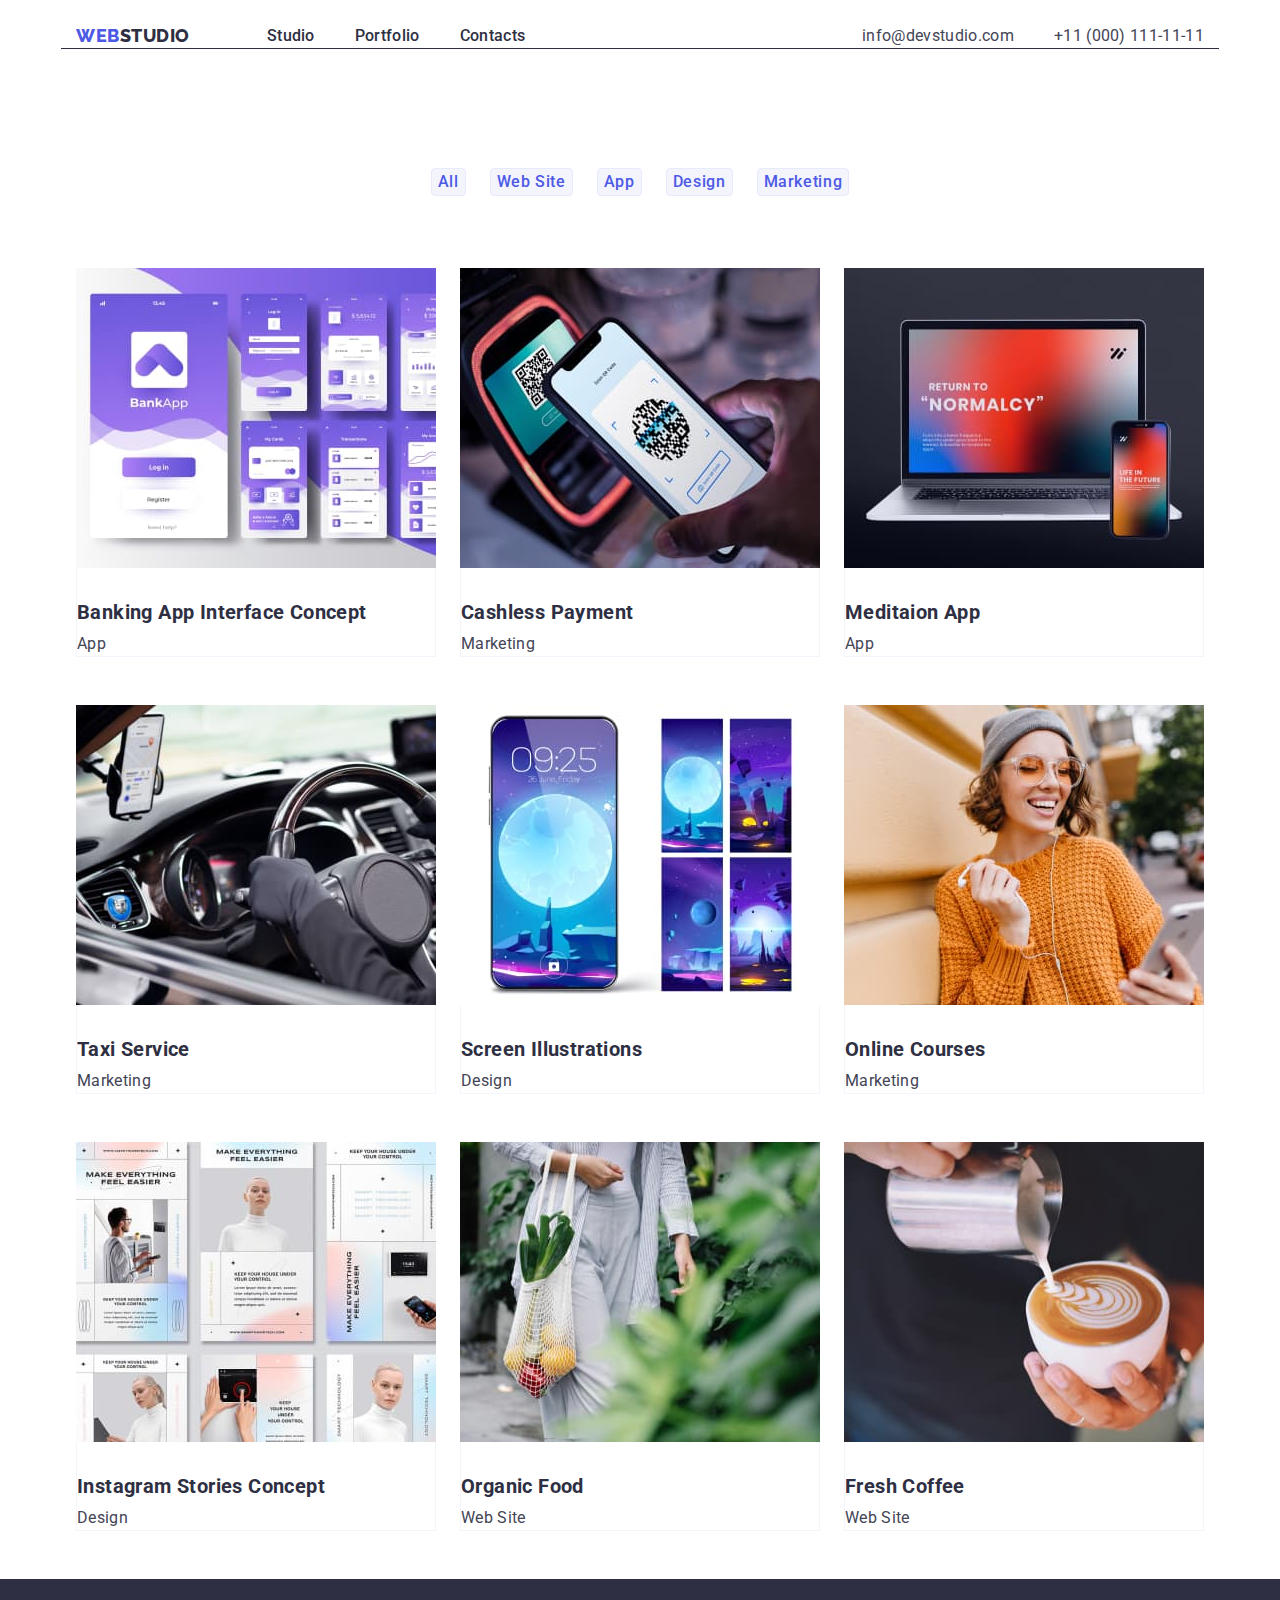
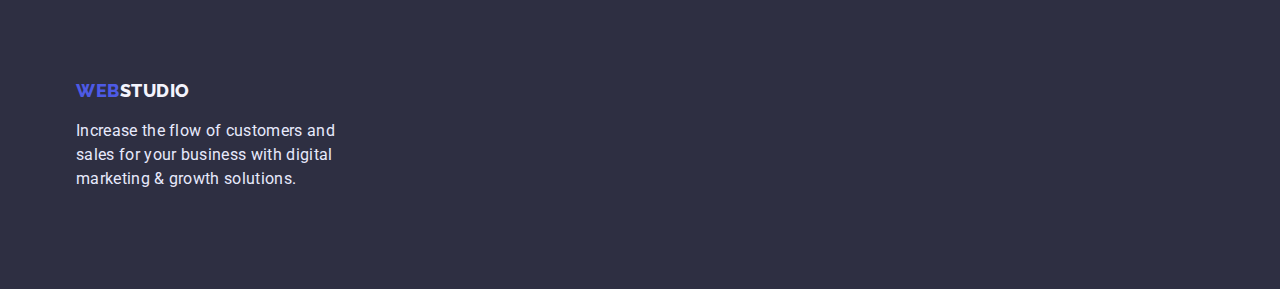
==== portfolio.html @ 4429dc76 "homework3" ====
<!DOCTYPE html>
<html lang="en">
  <head>
    <meta charset="UTF-8" />
    <meta http-equiv="X-UA-Compatible" content="IE=edge" />
    <meta name="viewport" content="width=device-width, initial-scale=1.0" />
    <title>Portfolio</title>
    <link rel="preconnect" href="https://fonts.googleapis.com" />
    <link rel="preconnect" href="https://fonts.gstatic.com" crossorigin />
    <link
      href="https://fonts.googleapis.com/css2?family=Raleway:wght@800&family=Roboto:wght@400;500;700;900&display=swap"
      rel="stylesheet"
    />
    <link
      rel="stylesheet"
      href="https://cdn.jsdelivr.net/npm/modern-normalize@1.1.0/modern-normalize.min.css"
    />
    <link rel="stylesheet" href="./css/portfolio.styles.css" />
  </head>
  <body>
    <header class="page-header">
      <div class="container page-header-container">
        <nav class="page-nav">
          <a href="" class="logo"><span class="logo-main">Web</span>studio</a>
          <ul class="menu">
            <li class="menu-item">
              <a class="menu-link" href="./index.html">Studio</a>
            </li>
            <li class="menu-item">
              <a class="menu-link" href="./portfolio.html">Portfolio</a>
            </li>
            <li class="menu-item">
              <a class="menu-link" href="">Contacts</a>
            </li>
          </ul>
        </nav>
        <ul class="page-link">
          <li class="contact-link">
            <a class="email" href="mailto:info@devstudio.com"
              >info@devstudio.com</a
            >
          </li>
          <li class="contact-link">
            <a class="phone-number" href="tel:+11(000)111-11-11"
              >+11 (000) 111-11-11</a
            >
          </li>
        </ul>
      </div>
    </header>
    <main class="main">
      <section>
        <div class="container modal-btn-container">
          <h1 class="visually-hidden">Portfolio</h1>
          <ul class="btn-list">
            <li class="btn-link">
              <button class="modal-btn" type="button">All</button>
            </li>
            <li class="btn-link">
              <button class="modal-btn" type="button">Web Site</button>
            </li>
            <li class="btn-link">
              <button class="modal-btn" type="button">App</button>
            </li>
            <li class="btn-link">
              <button class="modal-btn" type="button">Design</button>
            </li>
            <li class="btn-link">
              <button class="modal-btn" type="button">Marketing</button>
            </li>
          </ul>
          <ul>
            <div class="flex-container">
            <li class="flex-elements">
              <a href="">
                <img
                  src="./images/portfolio/photo1.jpg"
                  alt="our projects"
                  width="360"
                />
                <div class="emplyees-cards-content-wrapper">
                <h2 class="card-title">Banking App Interface Concept</h2>
                <p class="card-description">App</p></a>
              </div>
            </li>
            <li class="flex-elements">
              <a href=""
                ><img
                  src="./images/portfolio/photo2.jpg"
                  alt="our projects"
                  width="360"
                />
                <div class="emplyees-cards-content-wrapper">
                <h2 class="card-title">Cashless Payment</h2>
                <p class="card-description">Marketing</p>
              </a>
            </div>
            </li>
            <li class="flex-elements">
              <a href=""
                ><img
                  src="./images/portfolio/photo3.jpg"
                  alt="our projects"
                  width="360"
                />
                <div class="emplyees-cards-content-wrapper">
                <h2 class="card-title">Meditaion App</h2>
                <p class="card-description">App</p>
              </a>
            </div>
            </li>
            <li class="flex-elements">
              <a href=""
                ><img
                  src="./images/portfolio/photo4.jpg"
                  alt="our projects"
                  width="360"
                />
                <div class="emplyees-cards-content-wrapper">
                <h2 class="card-title">Taxi Service</h2>
                <p class="card-description">Marketing</p>
              </a>
              </div>
            </li>
            <li class="flex-elements">
              <a href=""
                ><img
                  src="./images/portfolio/photo5.jpg"
                  alt="our projects"
                  width="360"
                />
                <div class="emplyees-cards-content-wrapper">
                <h2 class="card-title">Screen Illustrations</h2>
                <p class="card-description">Design</p>
              </a>
            </div>
            </li>
            <li class="flex-elements">
              <a href="">
                <img
                  src="./images/portfolio/photo6.jpg"
                  alt="our projects"
                  width="360"
                />
                <div class="emplyees-cards-content-wrapper">
                <h2 class="card-title">Online Courses</h2>
                <p class="card-description">Marketing</p>
              </a>
              </div>
            </li>
            <li class="flex-elements">
              <a href=""
                ><img
                  src="./images/portfolio/photo7.jpg"
                  alt="our projects"
                  width="360"
                />
                <div class="emplyees-cards-content-wrapper">
                <h2 class="card-title">Instagram Stories Concept</h2>
                <p class="card-description">Design</p>
              </a>
            </div>
            </li>
            <li class="flex-elements">
              <a href=""
                ><img
                  src="./images/portfolio/photo8.jpg"
                  alt="our projects"
                  width="360"
                />
                <div class="emplyees-cards-content-wrapper">
                <h2 class="card-title">Organic Food</h2>
                <p class="card-description">Web Site</p>
              </a>
            </div>
            </li>
            <li class="flex-elements">
              <a href=""
                ><img
                  src="./images/portfolio/photo9.jpg"
                  alt="our projects"
                  width="360"
                />
                <div class="emplyees-cards-content-wrapper">
                <h2 class="card-title">Fresh Coffee</h2>
                <p class="card-description">Web Site</p>
              </a>
              </div>
            </li>
          </div>
          </ul>
        </div>
      </section>
    </main>
    <footer class="footer">
      <div class="container">
        <a href="" class="logo-footer"
          ><span class="logo-main">Web</span>studio</a
        >
        <p class="footer-text">
          Increase the flow of customers and sales for your business with
          digital marketing & growth solutions.
        </p>
      </div>
    </footer>
  </body>
</html>
---- css/portfolio.styles.css ----
ol,
ul {
  list-style: none;
}
a {
  text-decoration: none;
}

h1,
h2,
h3,
p {
  margin-top: 0;
  margin-bottom: 0;
}
ol,
ul {
  margin-top: 0;
  margin-bottom: 0;
  padding-left: 0;
}

img {
  display: block;
}

:root {
  --accent-color: #4d5ae5;
  --primary-text-color: #2e2f42;
  --text-color: #434455;
  --primary-font: 'Roboto', sans-serif;
  --secondary-font: 'Raleway', sans-serif;
}

body {
  font-family: var(--primary-font);
  color: var(--primary-text-color);
}

.container {
  width: 1158px;
  margin-left: auto;
  margin-right: auto;
  padding-left: 15px;
  padding-right: 15px;
}

.page-nav {
  display: flex;
}

.page-header {
  padding-top: 24px;
  padding-bottom: 24px;
}

.page-header-container {
  display: flex;
  align-items: center;
  justify-content: space-between;
  box-shadow: 0px 1px 0px 0px #2e2f42;
}

.menu {
  display: flex;
}

.page-link {
  display: flex;
}

.logo-main {
  font-family: var(--secondary-font);
  font-weight: 800;
  font-size: 18px;
  line-height: 1.33;
  letter-spacing: 0.03em;
  text-transform: uppercase;
  color: var(--accent-color);
}

.logo {
  font-family: var(--secondary-font);
  font-weight: 800;
  font-size: 18px;
  line-height: 1.33;
  letter-spacing: 0.03em;
  text-transform: uppercase;
  color: var(--primary-text-color);
  margin-right: 77px;
}

.menu-link {
  font-family: var(--primary-font);
  font-weight: 500;
  font-size: 16px;
  line-height: 1.5;
  letter-spacing: 0.02em;
  color: var(--primary-text-color);
}

.menu-item:not(:last-child) {
  margin-right: 40px;
}

.menu-link:hover,
.menu-link:focus {
  color: var(--accent-color);
}

.email {
  font-family: var(--primary-font);
  font-size: 16px;
  line-height: 1.5;
  letter-spacing: 0.02em;
  color: var(--text-color);
  margin-right: 40px;
}

.phone-number {
  font-family: var(--primary-font);
  font-size: 16px;
  line-height: 1.5;
  letter-spacing: 0.02em;
  color: var(--text-color);
}

.email:hover,
.email:focus {
  color: var(--accent-color);
}

.phone-number:hover,
.phone-number:focus {
  color: var(--accent-color);
}

.visually-hidden {
  position: absolute;
  white-space: nowrap;
  width: 1px;
  height: 1px;
  overflow: hidden;
  border: 0;
  padding: 0;
  clip: rect(0 0 0 0);
  clip-path: inset(50%);
  margin: -1px;
}

.modal-btn.container {
  display: flex;
}

.btn-list {
  display: flex;
  justify-content: center;
  margin-top: 96px;
}

.btn-link:not(:last-child) {
  margin-right: 24px;
}

.modal-btn {
  font-family: var(--primary-font);
  font-weight: 500;
  font-size: 16px;
  line-height: 1.5;
  letter-spacing: 0.04em;
  color: var(--accent-color);
  background: #f4f4fd;
  cursor: pointer;
  border: 1px solid #e7e9fc;
  border-radius: 4px;
}

.modal-btn:hover,
.modal-btn:focus {
  background: var(--accent-color);
  color: #ffffff;
}

.flex-container {
  display: flex;
  flex-wrap: wrap;
  margin-top: 72px;
}

.flex-elements:not(:nth-child(3n)) {
  margin-right: 24px;
  margin-bottom: 48px;
}

.flex-elements:not(:nth-child(-n + 3)) {
  margin-bottom: 48px;
}

.emplyees-cards-content-wrapper {
  border: 1px solid #f4f4fd;
  border-top: none;
  padding-top: 32px;
  background-color: #ffffff;
}

.card-title {
  font-family: var(--primary-font);
  font-weight: 700;
  font-size: 20px;
  line-height: 1.2;
  letter-spacing: 0.02em;
  color: var(--primary-text-color);
  margin-bottom: 8px;
}
.card-description {
  font-family: var(--primary-font);
  font-size: 16px;
  line-height: 1.5;
  letter-spacing: 0.02em;
  color: var(--text-color);
}

.footer {
  height: 310px;
  background: var(--primary-text-color);
  padding-top: 100px;
}
.logo-footer {
  font-family: var(--secondary-font);
  font-weight: 800;
  font-size: 18px;
  line-height: 1.11;
  letter-spacing: 0.03em;
  text-transform: uppercase;
  color: #f4f4fd;
}
.footer-text {
  width: 264px;
  height: 62px;
  font-family: var(--primary-font);
  font-size: 16px;
  line-height: 1.5;
  letter-spacing: 0.02em;
  color: #e7e9fc;
  margin-top: 16px;
  padding-bottom: 100px;
}
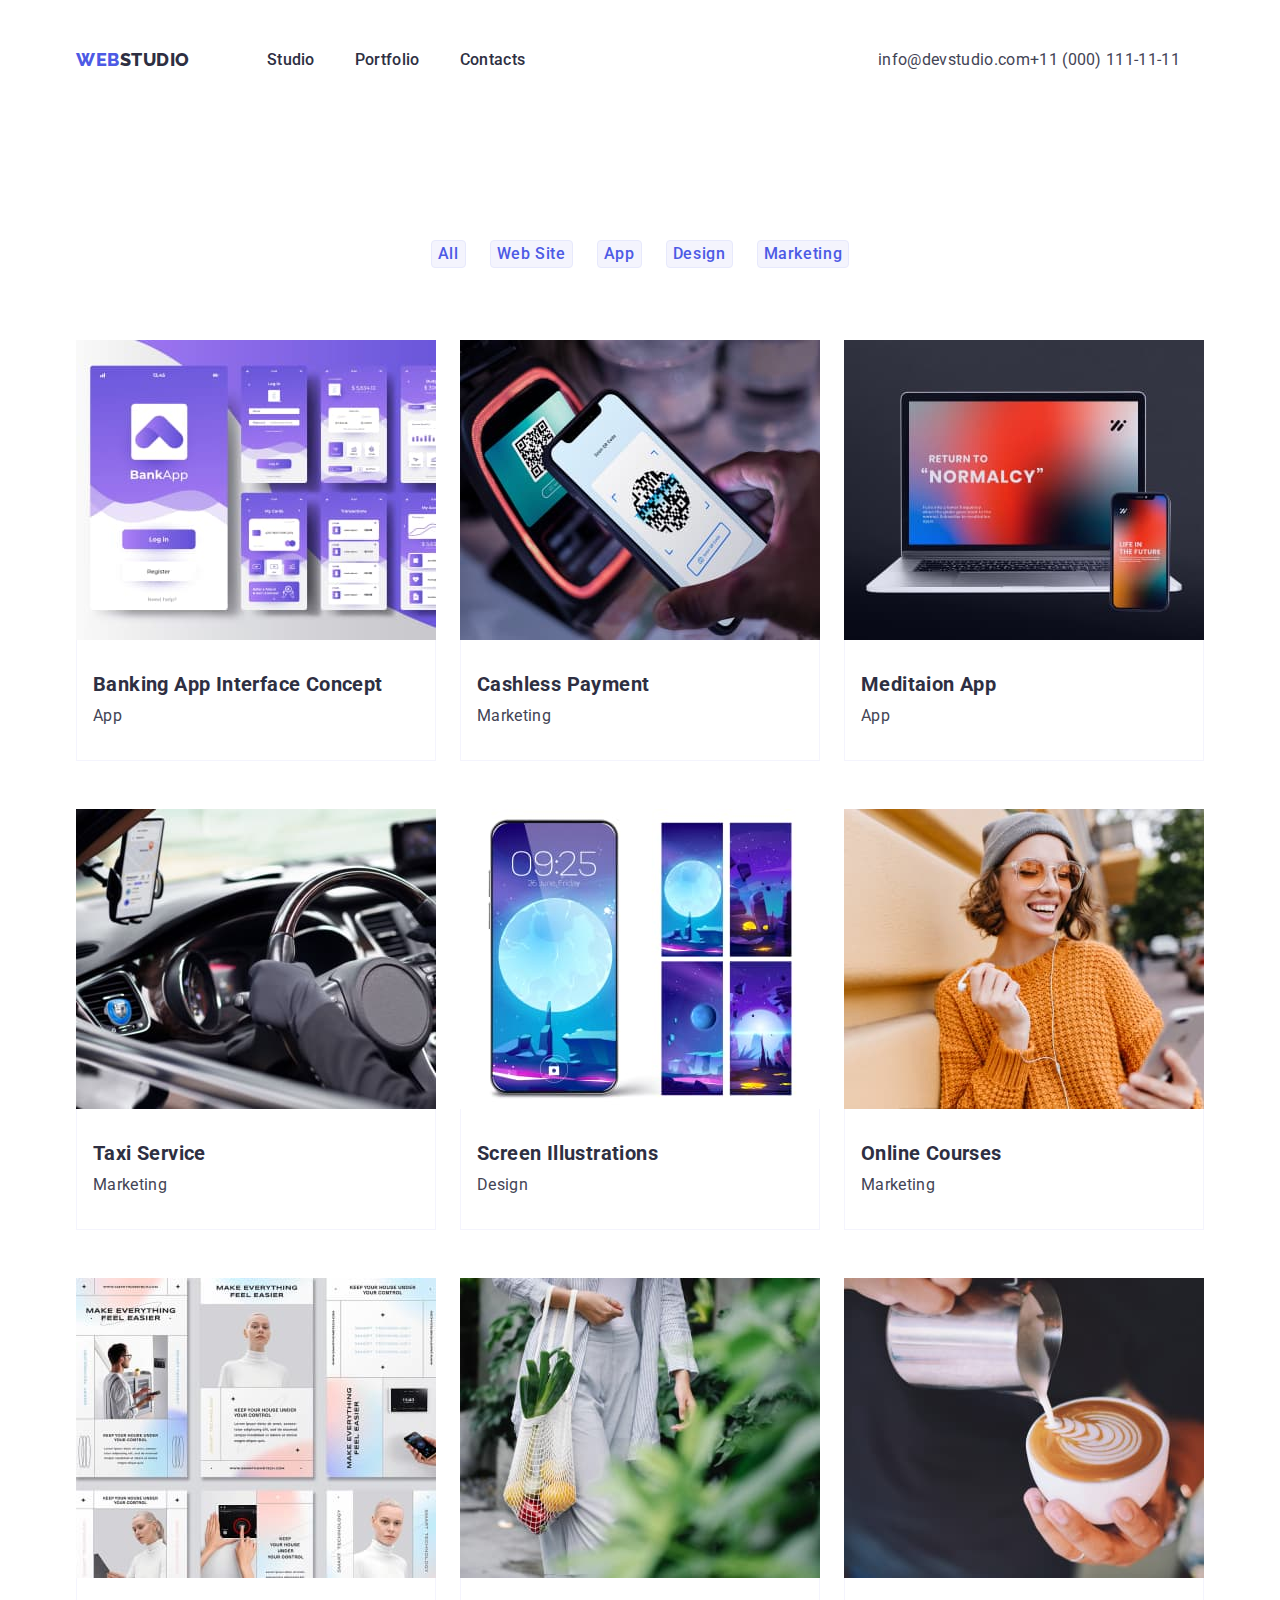
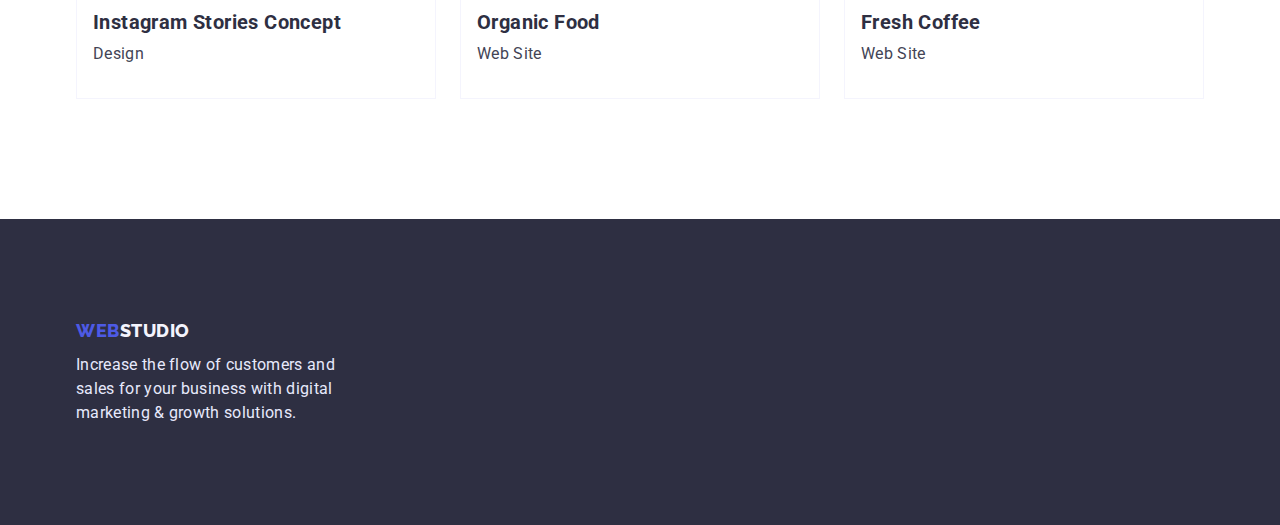
==== commit dfda5577: "Update index.html" ====
--- a/portfolio.html
+++ b/portfolio.html
@@ -49,8 +49,8 @@
       </div>
     </header>
     <main class="main">
-      <section>
-        <div class="container modal-btn-container">
+      <section class="main-section">
+        <div class="container">
           <h1 class="visually-hidden">Portfolio</h1>
           <ul class="btn-list">
             <li class="btn-link">
@@ -69,23 +69,23 @@
               <button class="modal-btn" type="button">Marketing</button>
             </li>
           </ul>
-          <ul>
-            <div class="flex-container">
-            <li class="flex-elements">
+          <ul class="card-list">
+            <li class="photo-elements">
+              <a href="">
+                <img 
+                  src="./images/portfolio/photo1.jpg"
+                  alt="our projects"
+                  width="360"
+                />
+                <div class="emplyees-cards-content-wrapper">
+                <h2 class="card-title">Banking App Interface Concept</h2>
+                <p class="card-description">App</p>
+              </div>
+            </a>
+            </li>
+            <li class="photo-elements">
               <a href="">
                 <img
-                  src="./images/portfolio/photo1.jpg"
-                  alt="our projects"
-                  width="360"
-                />
-                <div class="emplyees-cards-content-wrapper">
-                <h2 class="card-title">Banking App Interface Concept</h2>
-                <p class="card-description">App</p></a>
-              </div>
-            </li>
-            <li class="flex-elements">
-              <a href=""
-                ><img
                   src="./images/portfolio/photo2.jpg"
                   alt="our projects"
                   width="360"
@@ -93,12 +93,12 @@
                 <div class="emplyees-cards-content-wrapper">
                 <h2 class="card-title">Cashless Payment</h2>
                 <p class="card-description">Marketing</p>
-              </a>
             </div>
-            </li>
-            <li class="flex-elements">
-              <a href=""
-                ><img
+          </a>
+            </li>
+            <li class="photo-elements">
+              <a href="">
+                <img
                   src="./images/portfolio/photo3.jpg"
                   alt="our projects"
                   width="360"
@@ -106,10 +106,10 @@
                 <div class="emplyees-cards-content-wrapper">
                 <h2 class="card-title">Meditaion App</h2>
                 <p class="card-description">App</p>
-              </a>
-            </div>
-            </li>
-            <li class="flex-elements">
+              </div>
+            </a>
+            </li>
+            <li class="photo-elements">
               <a href=""
                 ><img
                   src="./images/portfolio/photo4.jpg"
@@ -119,10 +119,10 @@
                 <div class="emplyees-cards-content-wrapper">
                 <h2 class="card-title">Taxi Service</h2>
                 <p class="card-description">Marketing</p>
-              </a>
-              </div>
-            </li>
-            <li class="flex-elements">
+               </div>
+             </a>
+            </li>
+            <li class="photo-elements">
               <a href=""
                 ><img
                   src="./images/portfolio/photo5.jpg"
@@ -132,10 +132,10 @@
                 <div class="emplyees-cards-content-wrapper">
                 <h2 class="card-title">Screen Illustrations</h2>
                 <p class="card-description">Design</p>
-              </a>
-            </div>
-            </li>
-            <li class="flex-elements">
+              </div>
+            </a>
+            </li>
+            <li class="photo-elements">
               <a href="">
                 <img
                   src="./images/portfolio/photo6.jpg"
@@ -145,10 +145,10 @@
                 <div class="emplyees-cards-content-wrapper">
                 <h2 class="card-title">Online Courses</h2>
                 <p class="card-description">Marketing</p>
-              </a>
-              </div>
-            </li>
-            <li class="flex-elements">
+               </div>
+             </a>
+            </li>
+            <li class="photo-elements">
               <a href=""
                 ><img
                   src="./images/portfolio/photo7.jpg"
@@ -158,10 +158,10 @@
                 <div class="emplyees-cards-content-wrapper">
                 <h2 class="card-title">Instagram Stories Concept</h2>
                 <p class="card-description">Design</p>
-              </a>
-            </div>
-            </li>
-            <li class="flex-elements">
+             </div>
+             </a>
+            </li>
+            <li class="photo-elements">
               <a href=""
                 ><img
                   src="./images/portfolio/photo8.jpg"
@@ -171,10 +171,10 @@
                 <div class="emplyees-cards-content-wrapper">
                 <h2 class="card-title">Organic Food</h2>
                 <p class="card-description">Web Site</p>
-              </a>
-            </div>
-            </li>
-            <li class="flex-elements">
+              </div>
+            </a>
+            </li>
+            <li class="photo-elements">
               <a href=""
                 ><img
                   src="./images/portfolio/photo9.jpg"
@@ -184,12 +184,11 @@
                 <div class="emplyees-cards-content-wrapper">
                 <h2 class="card-title">Fresh Coffee</h2>
                 <p class="card-description">Web Site</p>
+              </div>
               </a>
-              </div>
-            </li>
-          </div>
+            </li>
           </ul>
-        </div>
+       </div>
       </section>
     </main>
     <footer class="footer">
--- a/css/portfolio.styles.css
+++ b/css/portfolio.styles.css
@@ -58,7 +58,6 @@
   display: flex;
   align-items: center;
   justify-content: space-between;
-  box-shadow: 0px 1px 0px 0px #2e2f42;
 }
 
 .menu {
@@ -67,6 +66,7 @@
 
 .page-link {
   display: flex;
+  padding: 24px;
 }
 
 .logo-main {
@@ -114,7 +114,6 @@
   line-height: 1.5;
   letter-spacing: 0.02em;
   color: var(--text-color);
-  margin-right: 40px;
 }
 
 .phone-number {
@@ -148,14 +147,13 @@
   margin: -1px;
 }
 
-.modal-btn.container {
-  display: flex;
+.main-section {
+  padding-top: 120px;
 }
 
 .btn-list {
   display: flex;
   justify-content: center;
-  margin-top: 96px;
 }
 
 .btn-link:not(:last-child) {
@@ -180,26 +178,41 @@
   background: var(--accent-color);
   color: #ffffff;
 }
-
-.flex-container {
+.img {
+  margin-top: 72px;
+}
+
+.card-container {
   display: flex;
   flex-wrap: wrap;
+}
+
+.card-list {
+  display: flex;
+  flex-wrap: wrap;
+  padding: 0;
+  margin: 0;
+  column-gap: 24px;
+  row-gap: 48px;
   margin-top: 72px;
-}
-
-.flex-elements:not(:nth-child(3n)) {
+  padding-bottom: 120px;
+}
+
+.card-list > .photo-elements {
+  width: calc((100% - 48px) / 3);
+}
+
+.card-list:not(:nth-child(3n)) {
   margin-right: 24px;
-  margin-bottom: 48px;
-}
-
-.flex-elements:not(:nth-child(-n + 3)) {
+}
+
+.card-list:not(:nth-last-child(-n + 3)) {
   margin-bottom: 48px;
 }
 
 .emplyees-cards-content-wrapper {
   border: 1px solid #f4f4fd;
   border-top: none;
-  padding-top: 32px;
   background-color: #ffffff;
 }
 
@@ -210,6 +223,8 @@
   line-height: 1.2;
   letter-spacing: 0.02em;
   color: var(--primary-text-color);
+  padding-top: 32px;
+  margin-left: 16px;
   margin-bottom: 8px;
 }
 .card-description {
@@ -218,13 +233,16 @@
   line-height: 1.5;
   letter-spacing: 0.02em;
   color: var(--text-color);
+  padding-bottom: 32px;
+  margin-left: 16px;
 }
 
 .footer {
-  height: 310px;
   background: var(--primary-text-color);
   padding-top: 100px;
-}
+  padding-bottom: 100px;
+}
+
 .logo-footer {
   font-family: var(--secondary-font);
   font-weight: 800;
@@ -234,14 +252,13 @@
   text-transform: uppercase;
   color: #f4f4fd;
 }
+
 .footer-text {
   width: 264px;
-  height: 62px;
   font-family: var(--primary-font);
   font-size: 16px;
   line-height: 1.5;
   letter-spacing: 0.02em;
   color: #e7e9fc;
-  margin-top: 16px;
-  padding-bottom: 100px;
-}
+  margin-top: 10px;
+}
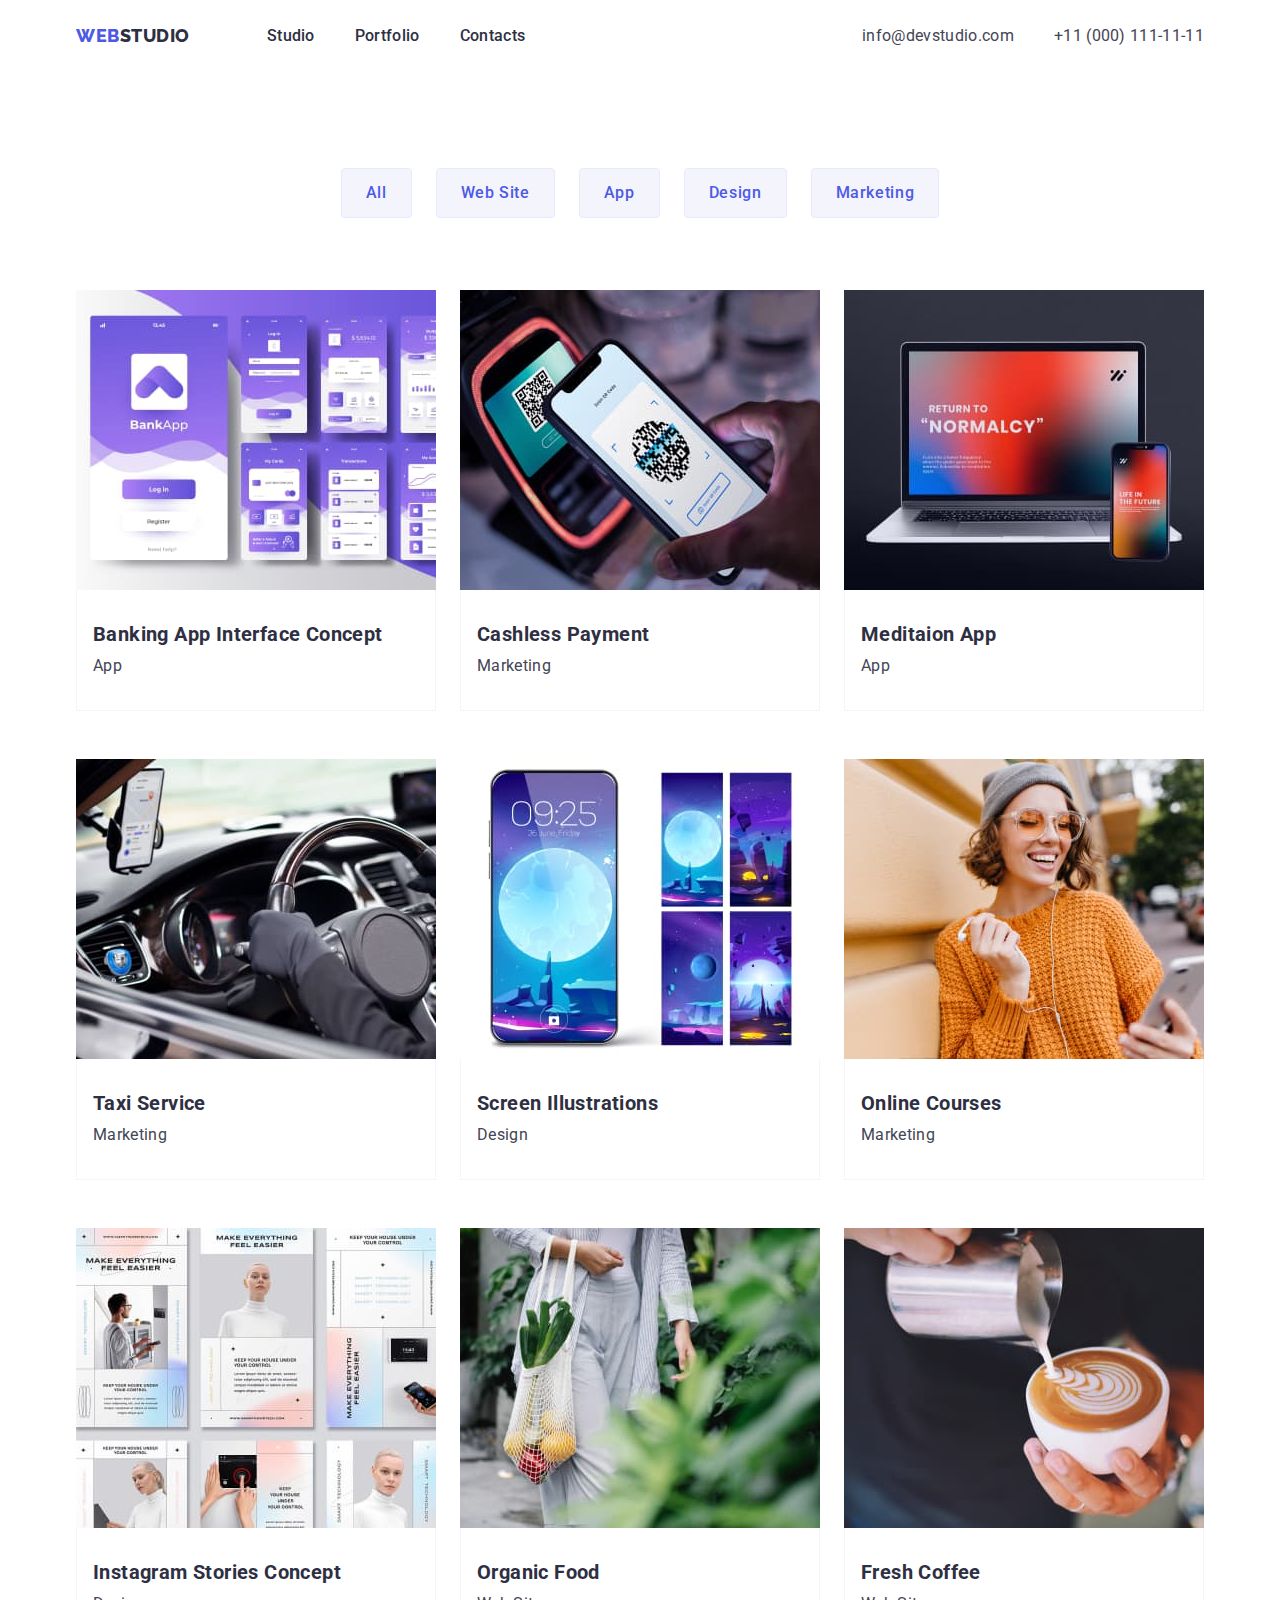
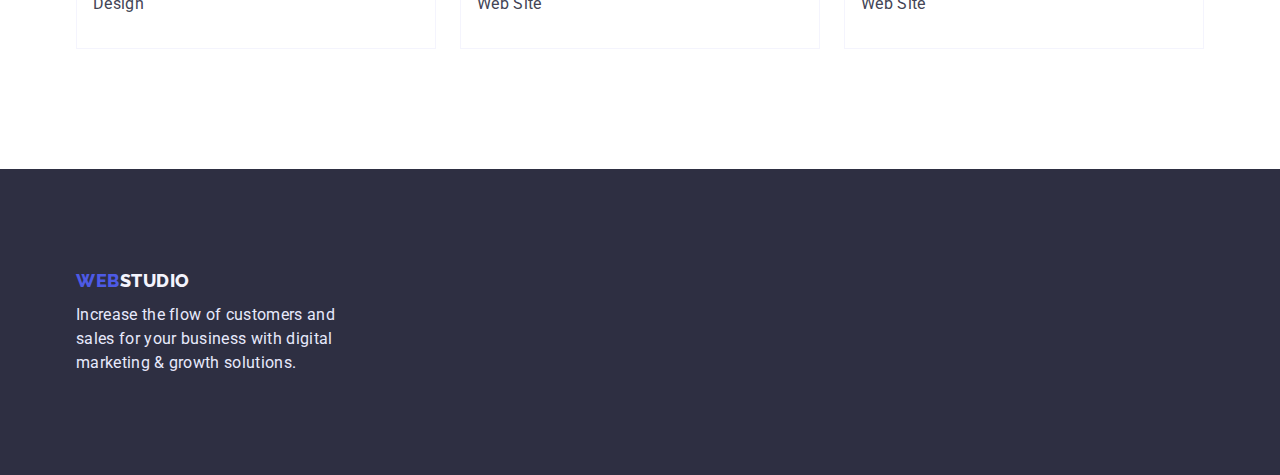
==== commit e30bd2b7: "update index.html" ====
--- a/portfolio.html
+++ b/portfolio.html
@@ -50,7 +50,7 @@
     </header>
     <main class="main">
       <section class="main-section">
-        <div class="container">
+        <div class="container overlay">
           <h1 class="visually-hidden">Portfolio</h1>
           <ul class="btn-list">
             <li class="btn-link">
--- a/css/portfolio.styles.css
+++ b/css/portfolio.styles.css
@@ -49,10 +49,6 @@
   display: flex;
 }
 
-.page-header {
-  padding-top: 24px;
-  padding-bottom: 24px;
-}
 
 .page-header-container {
   display: flex;
@@ -66,7 +62,6 @@
 
 .page-link {
   display: flex;
-  padding: 24px;
 }
 
 .logo-main {
@@ -88,6 +83,7 @@
   text-transform: uppercase;
   color: var(--primary-text-color);
   margin-right: 77px;
+  padding-top: 24px;
 }
 
 .menu-link {
@@ -97,6 +93,9 @@
   line-height: 1.5;
   letter-spacing: 0.02em;
   color: var(--primary-text-color);
+  padding-bottom: 24px;
+  padding-top: 24px;
+  display: block;
 }
 
 .menu-item:not(:last-child) {
@@ -108,20 +107,21 @@
   color: var(--accent-color);
 }
 
-.email {
+
+.email,
+.phone-number {
   font-family: var(--primary-font);
   font-size: 16px;
   line-height: 1.5;
   letter-spacing: 0.02em;
   color: var(--text-color);
-}
-
-.phone-number {
-  font-family: var(--primary-font);
-  font-size: 16px;
-  line-height: 1.5;
-  letter-spacing: 0.02em;
-  color: var(--text-color);
+  padding-top: 24px;
+  padding-bottom: 24px;
+  display: block;
+}
+
+.contact-link:not(:last-child) {
+  margin-right: 40px;
 }
 
 .email:hover,
@@ -148,12 +148,14 @@
 }
 
 .main-section {
-  padding-top: 120px;
+  padding-top: 96px;
+  padding-bottom: 120px;
 }
 
 .btn-list {
   display: flex;
   justify-content: center;
+  margin-bottom: 72px;
 }
 
 .btn-link:not(:last-child) {
@@ -161,6 +163,7 @@
 }
 
 .modal-btn {
+  padding: 12px 24px 12px 24px;
   font-family: var(--primary-font);
   font-weight: 500;
   font-size: 16px;
@@ -178,6 +181,7 @@
   background: var(--accent-color);
   color: #ffffff;
 }
+
 .img {
   margin-top: 72px;
 }
@@ -194,8 +198,6 @@
   margin: 0;
   column-gap: 24px;
   row-gap: 48px;
-  margin-top: 72px;
-  padding-bottom: 120px;
 }
 
 .card-list > .photo-elements {
@@ -214,6 +216,9 @@
   border: 1px solid #f4f4fd;
   border-top: none;
   background-color: #ffffff;
+  padding-top: 32px;
+  padding-left: 16px;
+  padding-bottom: 32px;
 }
 
 .card-title {
@@ -223,8 +228,6 @@
   line-height: 1.2;
   letter-spacing: 0.02em;
   color: var(--primary-text-color);
-  padding-top: 32px;
-  margin-left: 16px;
   margin-bottom: 8px;
 }
 .card-description {
@@ -233,8 +236,6 @@
   line-height: 1.5;
   letter-spacing: 0.02em;
   color: var(--text-color);
-  padding-bottom: 32px;
-  margin-left: 16px;
 }
 
 .footer {
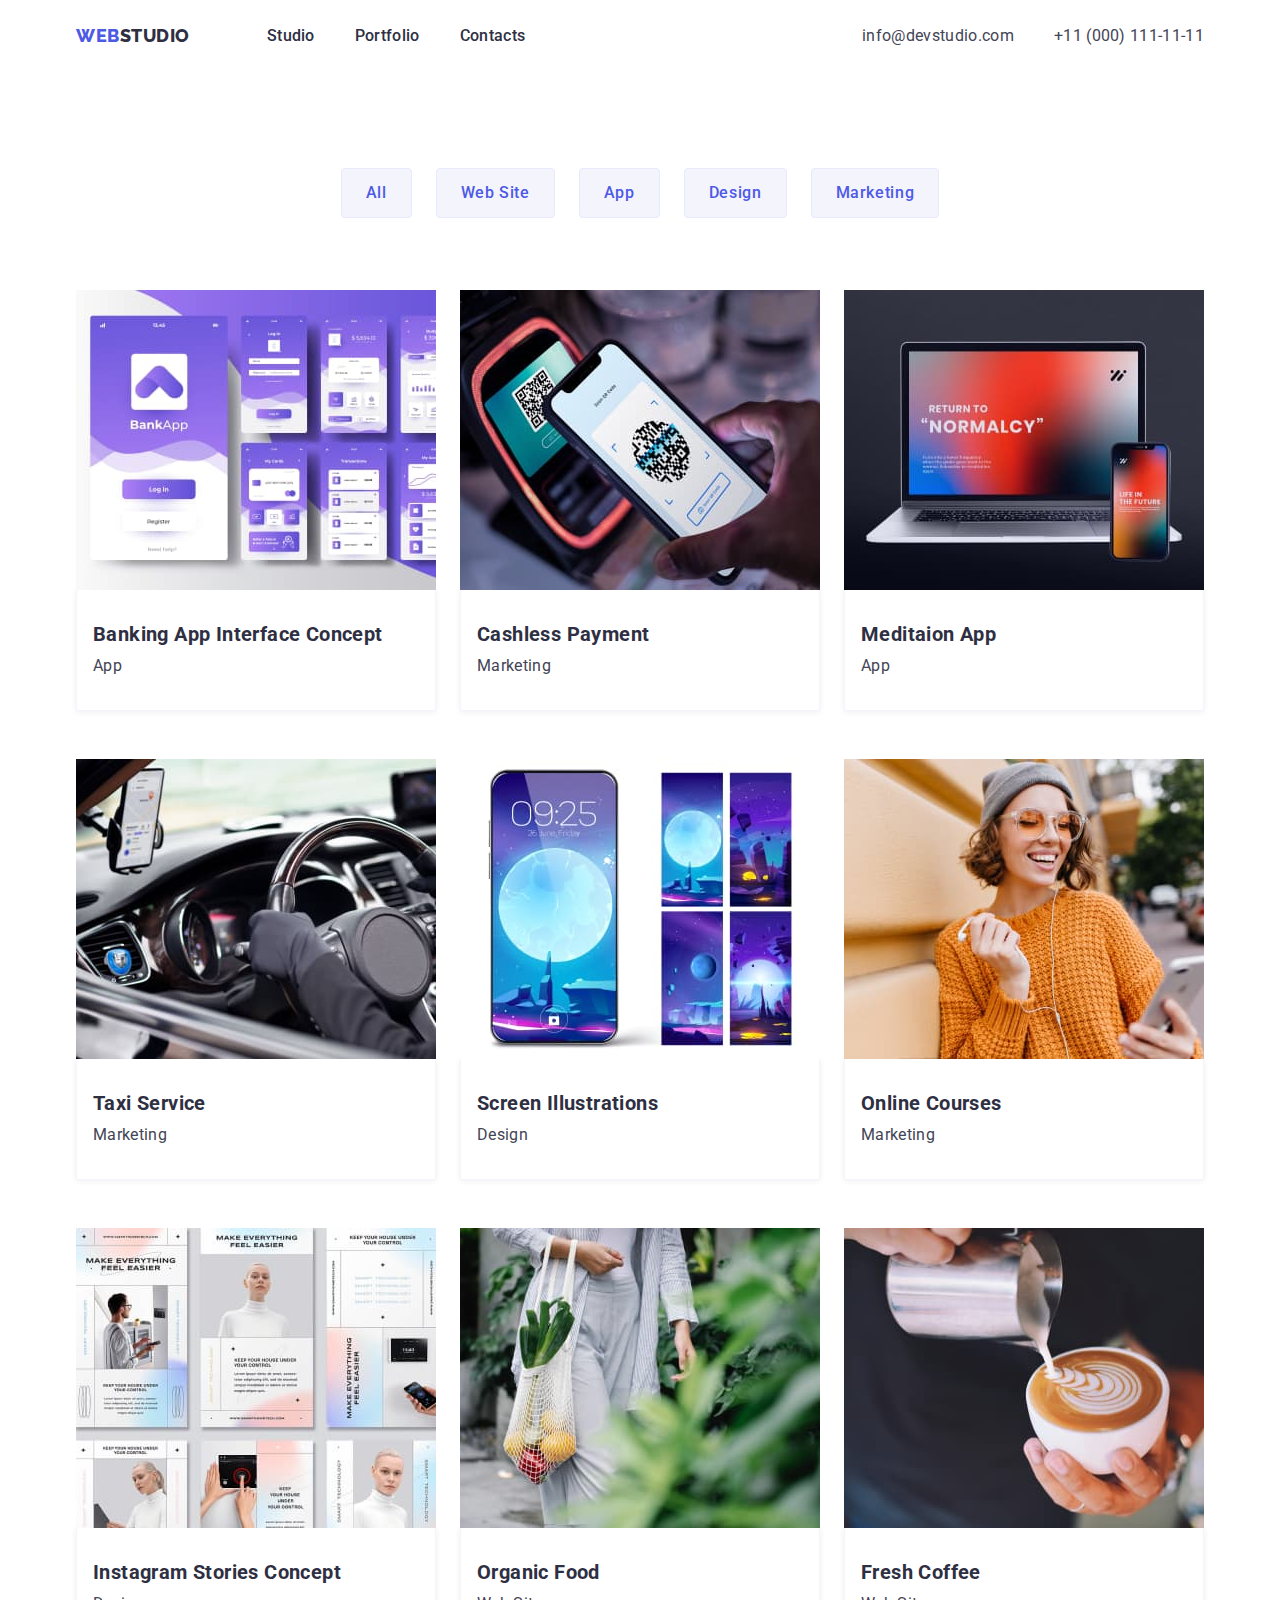
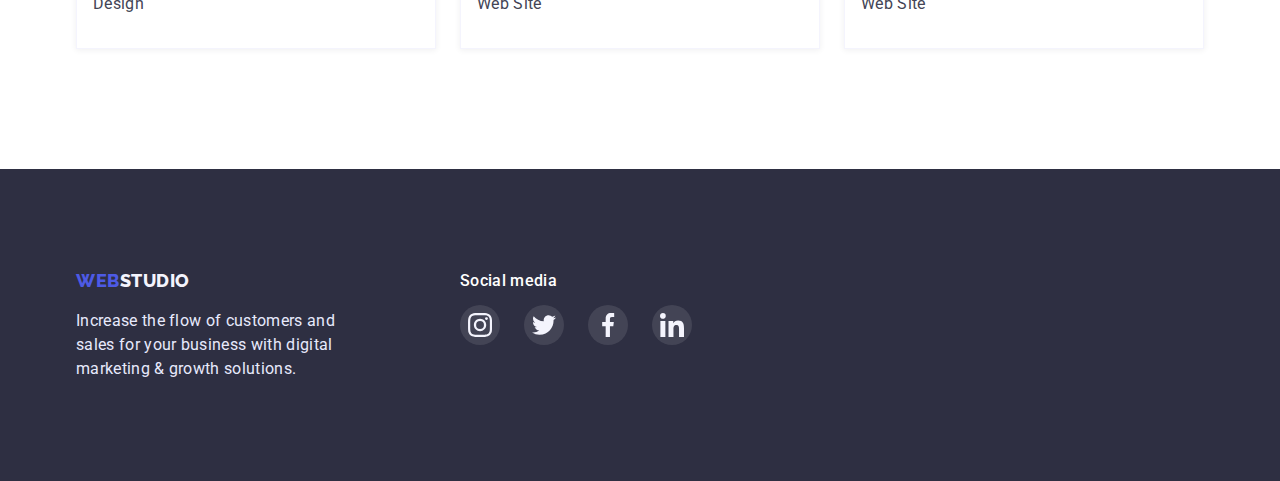
==== commit 17f3dc9f: "Update index.html" ====
--- a/portfolio.html
+++ b/portfolio.html
@@ -71,7 +71,7 @@
           </ul>
           <ul class="card-list">
             <li class="photo-elements">
-              <a href="">
+              <a class="employee-card-link" href="">
                 <img 
                   src="./images/portfolio/photo1.jpg"
                   alt="our projects"
@@ -84,7 +84,7 @@
             </a>
             </li>
             <li class="photo-elements">
-              <a href="">
+              <a class="employee-card-link" href="">
                 <img
                   src="./images/portfolio/photo2.jpg"
                   alt="our projects"
@@ -97,7 +97,7 @@
           </a>
             </li>
             <li class="photo-elements">
-              <a href="">
+              <a class="employee-card-link" href="">
                 <img
                   src="./images/portfolio/photo3.jpg"
                   alt="our projects"
@@ -110,7 +110,7 @@
             </a>
             </li>
             <li class="photo-elements">
-              <a href=""
+              <a class="employee-card-link" href=""
                 ><img
                   src="./images/portfolio/photo4.jpg"
                   alt="our projects"
@@ -123,7 +123,7 @@
              </a>
             </li>
             <li class="photo-elements">
-              <a href=""
+              <a class="employee-card-link" href=""
                 ><img
                   src="./images/portfolio/photo5.jpg"
                   alt="our projects"
@@ -136,7 +136,7 @@
             </a>
             </li>
             <li class="photo-elements">
-              <a href="">
+              <a class="employee-card-link" href="">
                 <img
                   src="./images/portfolio/photo6.jpg"
                   alt="our projects"
@@ -149,7 +149,7 @@
              </a>
             </li>
             <li class="photo-elements">
-              <a href=""
+              <a class="employee-card-link" href=""
                 ><img
                   src="./images/portfolio/photo7.jpg"
                   alt="our projects"
@@ -162,7 +162,7 @@
              </a>
             </li>
             <li class="photo-elements">
-              <a href=""
+              <a class="employee-card-link" href=""
                 ><img
                   src="./images/portfolio/photo8.jpg"
                   alt="our projects"
@@ -175,7 +175,7 @@
             </a>
             </li>
             <li class="photo-elements">
-              <a href=""
+              <a class="employee-card-link" href=""
                 ><img
                   src="./images/portfolio/photo9.jpg"
                   alt="our projects"
@@ -192,7 +192,8 @@
       </section>
     </main>
     <footer class="footer">
-      <div class="container">
+      <div class="container footer-container">
+        <div>
         <a href="" class="logo-footer"
           ><span class="logo-main">Web</span>studio</a
         >
@@ -201,6 +202,40 @@
           digital marketing & growth solutions.
         </p>
       </div>
+      <div class="footer-icon-div">
+        <h3 class="footer-icon-tittle">Social media</h3>
+        <ul class="footer-icon-list">
+          <li class="footer-icons">
+            <a href="" class="footer-icon-link">
+              <svg class="footer-svg">
+                <use href="./images/Icon/sprite_icons(1).svg#icon-instagram-2"></use>
+              </svg>
+            </a>
+          </li>
+          <li class="footer-icons">
+            <a href="" class="footer-icon-link">
+              <svg class="footer-svg">
+                <use href="./images/Icon/sprite_icons(1).svg#icon-twitter-1"></use>
+              </svg>
+            </a>
+          </li>
+          <li class="footer-icons">
+            <a href="" class="footer-icon-link">
+              <svg class="footer-svg">
+                <use href="./images/Icon/sprite_icons(1).svg#icon-facebook-1"></use>
+              </svg>
+            </a>
+          </li>
+          <li class="footer-icons">
+            <a href="" class="footer-icon-link">
+              <svg class="footer-svg">
+                <use href="./images/Icon/sprite_icons(1).svg#icon-linkedin-1"></use>
+              </svg>
+            </a>
+          </li>
+        </ul>
+      </div>
+    </div>
     </footer>
   </body>
 </html>
--- a/css/portfolio.styles.css
+++ b/css/portfolio.styles.css
@@ -48,7 +48,6 @@
 .page-nav {
   display: flex;
 }
-
 
 .page-header-container {
   display: flex;
@@ -106,7 +105,6 @@
 .menu-link:focus {
   color: var(--accent-color);
 }
-
 
 .email,
 .phone-number {
@@ -212,13 +210,19 @@
   margin-bottom: 48px;
 }
 
+.photo-elements:hover,
+.photo-elements:focus {
+  box-shadow: 0px 1px 6px rgba(46, 47, 66, 0.08),
+  0px 1px 1px rgba(46, 47, 66, 0.16), 0px 2px 1px rgba(46, 47, 66, 0.08);
+}
+
 .emplyees-cards-content-wrapper {
-  border: 1px solid #f4f4fd;
+  border: 0.5px solid #f4f4fd;
   border-top: none;
-  background-color: #ffffff;
   padding-top: 32px;
   padding-left: 16px;
   padding-bottom: 32px;
+  box-shadow: 0px 1px 6px rgba(46, 47, 66, 0.08);
 }
 
 .card-title {
@@ -238,7 +242,14 @@
   color: var(--text-color);
 }
 
+
+.footer-container {
+  display: flex;
+}
+
 .footer {
+  display: flex;
+  align-items: baseline;
   background: var(--primary-text-color);
   padding-top: 100px;
   padding-bottom: 100px;
@@ -255,11 +266,54 @@
 }
 
 .footer-text {
+  margin-top: 16px;
   width: 264px;
   font-family: var(--primary-font);
   font-size: 16px;
   line-height: 1.5;
   letter-spacing: 0.02em;
   color: #e7e9fc;
-  margin-top: 10px;
-}
+}
+
+.footer-icon-div {
+  height: 80px;
+  margin-left: 120px;
+}
+
+.footer-icon-list {
+  display: flex;
+  gap: 24px;
+  margin-top: 12px;
+}
+
+.footer-icon-tittle {
+    color: #ffffff;
+  font-weight: 500;
+  font-size: 16px;
+  line-height: 1.5;
+  letter-spacing: 0.02em;
+}
+
+.footer-svg {
+  width: 24px;
+  height: 24px;
+}
+
+.footer-icon-link {
+  display: flex;
+  justify-content: center;
+  align-items: center;
+  width: 40px;
+  height: 40px;
+  border-radius: 50%;
+  background-color: rgba(255, 255, 255, 0.1);
+  fill: #F4F4FD;
+}
+
+.footer-icon-link:hover {
+  background-color: #31d0aa;
+}
+
+.footer-svg:focus {
+  fill: #f4f4fd;
+}
